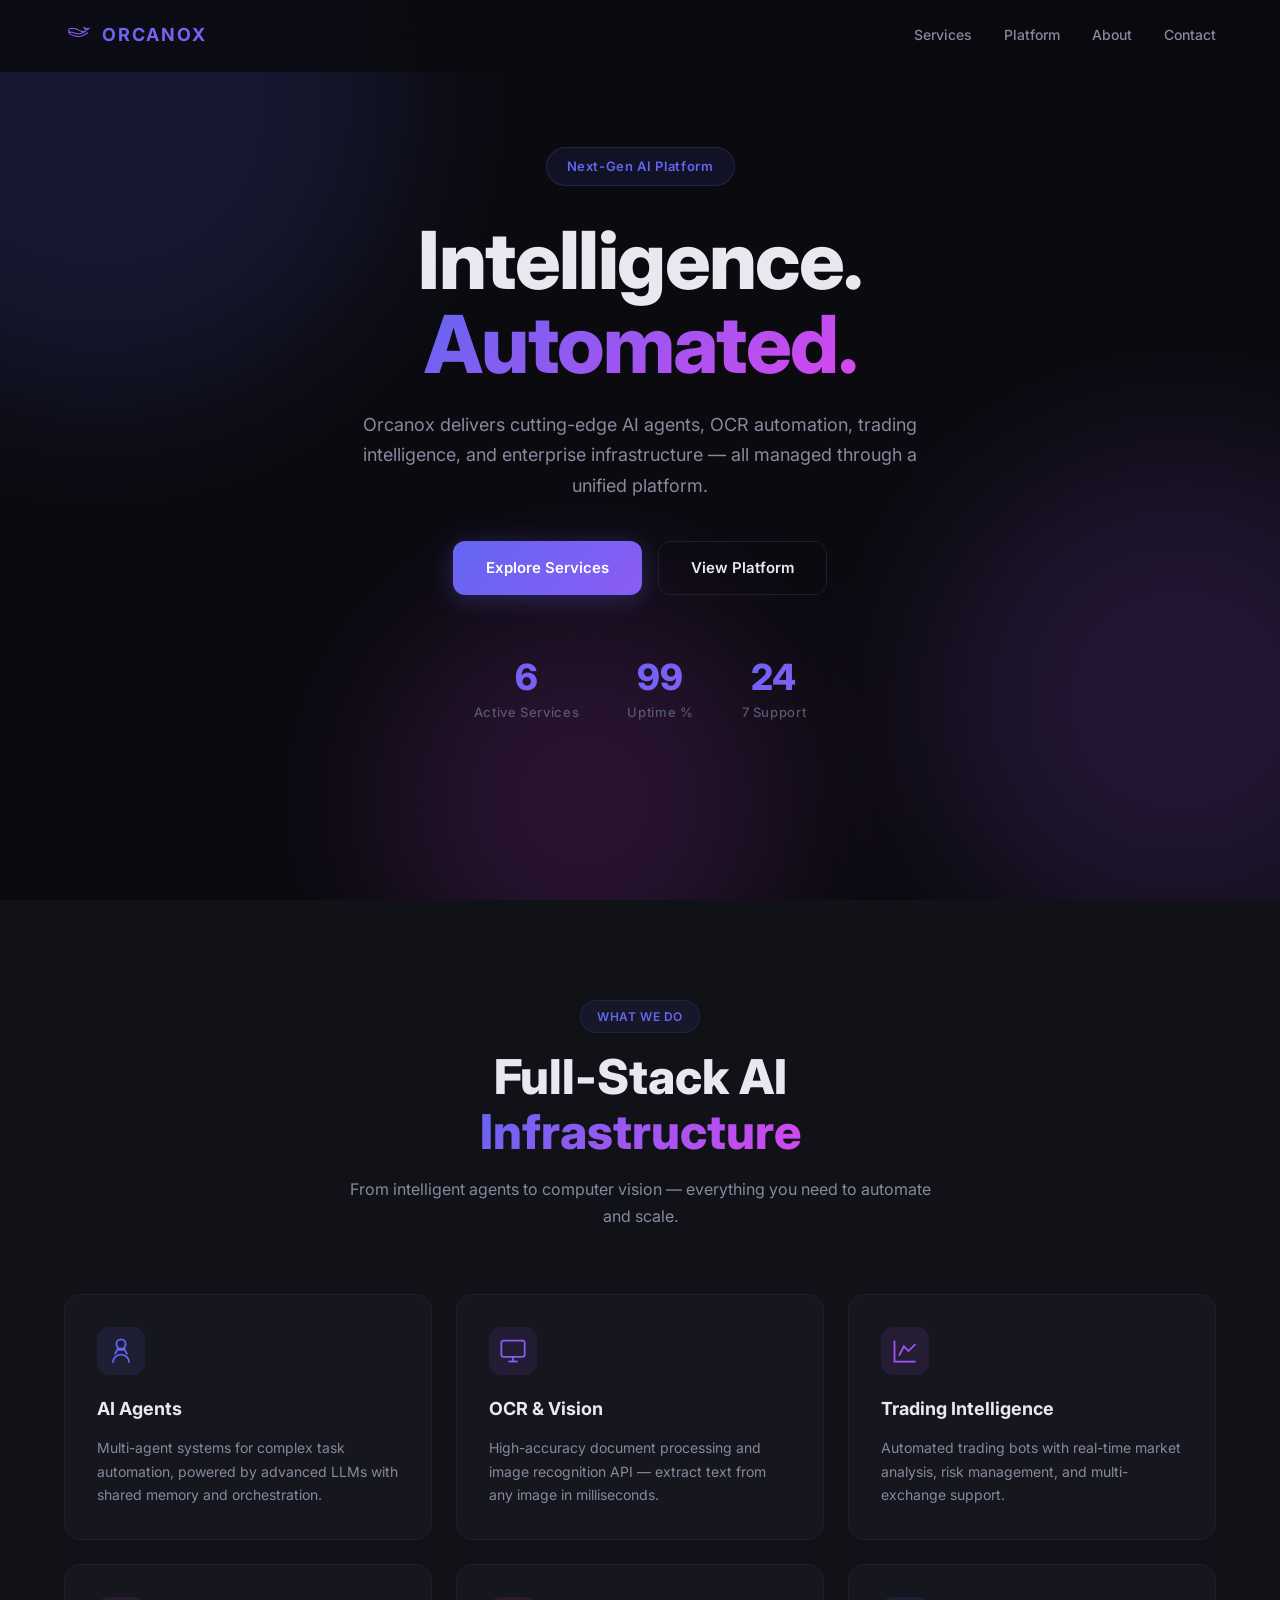
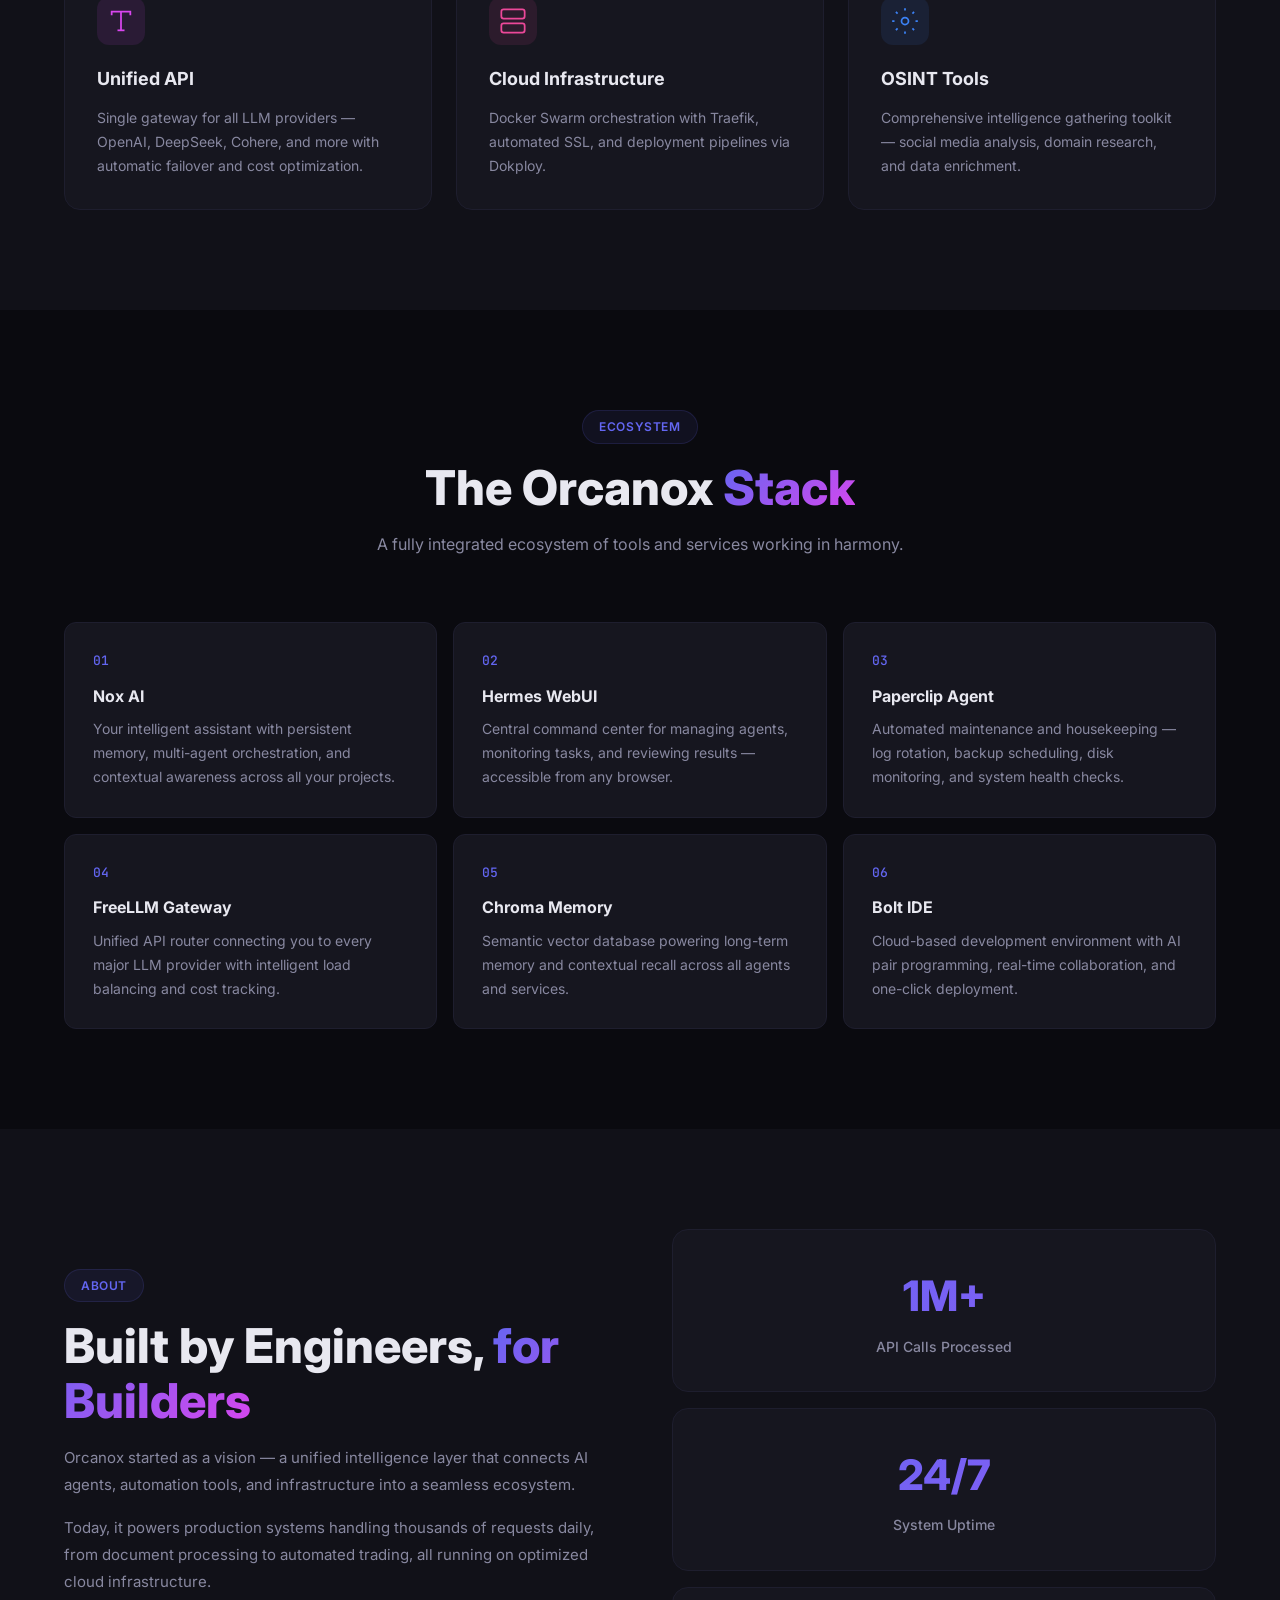
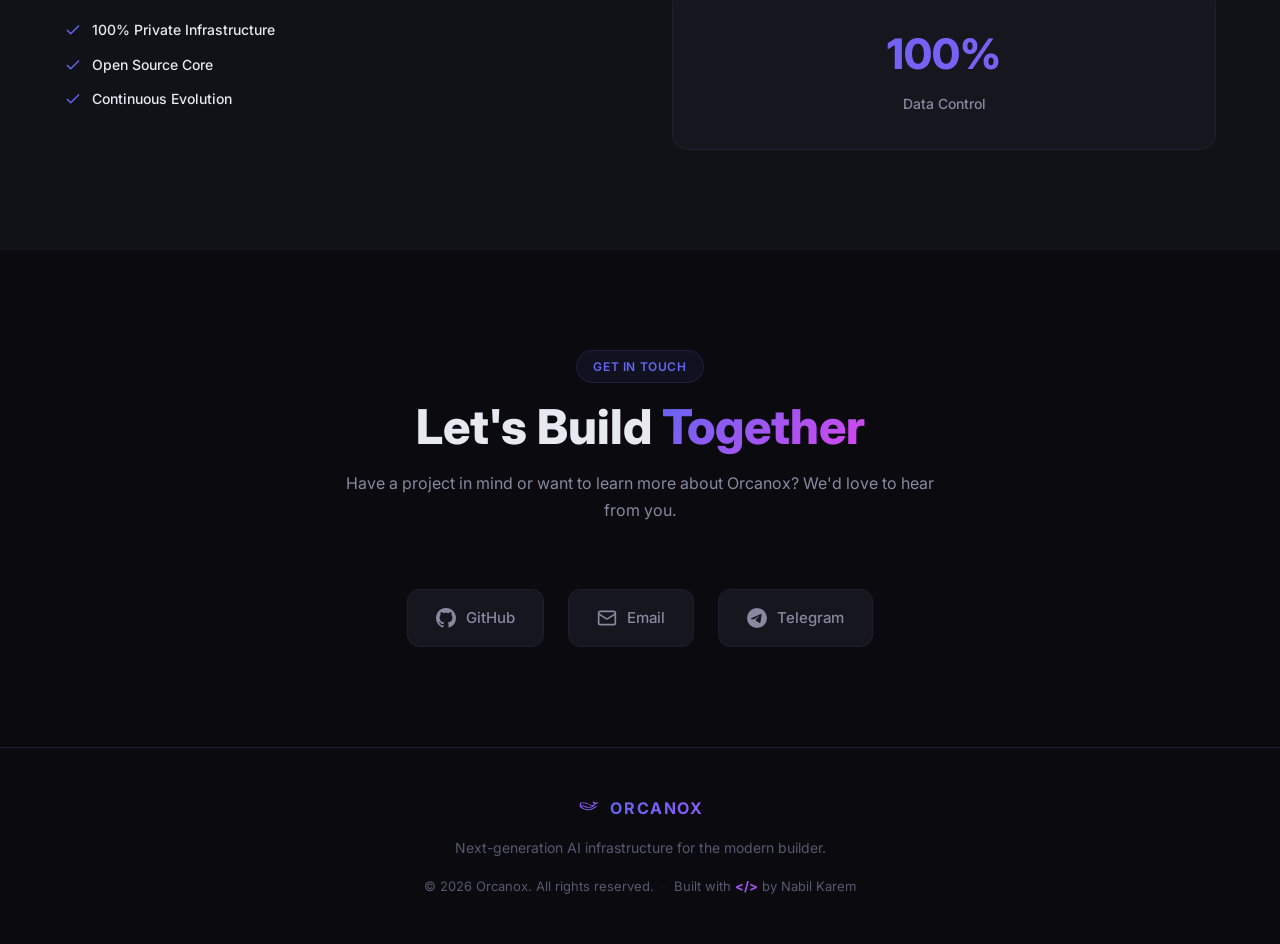
==== html/index.html @ b44bc643 "Restructure: use nginx image directly with volumes, move files to html/" ====
<!DOCTYPE html>
<html lang="en">
<head>
  <meta charset="UTF-8">
  <meta name="viewport" content="width=device-width, initial-scale=1.0">
  <meta name="description" content="Orcanox - Next-Generation AI & Automation Platform">
  
  <!-- Google Site Verification - Replace with actual key -->
  <meta name="google-site-verification" content="YOUR_GOOGLE_VERIFICATION_KEY" />
  
  <title>Orcanox — AI. Automation. Intelligence.</title>
  
  <link rel="preconnect" href="https://fonts.googleapis.com">
  <link rel="preconnect" href="https://fonts.gstatic.com" crossorigin>
  <link href="https://fonts.googleapis.com/css2?family=Inter:wght@300;400;500;600;700;800&family=JetBrains+Mono:wght@400;500&display=swap" rel="stylesheet">
  <link rel="stylesheet" href="css/style.css">
  <link rel="icon" type="image/svg+xml" href="favicon.svg">
</head>
<body>
  <!-- Navigation -->
  <nav class="navbar" id="navbar">
    <div class="container nav-container">
      <a href="/" class="logo">
        <svg viewBox="0 0 559 446" class="logo-icon" aria-hidden="true">
          <path fill="currentColor" d="M390 56v12c.1 2.3.5 4 1 6a73 73 0 0 0 12 24c2 2.3 5.7 4 7 7 4 3.4 9.6 6.8 14 9 1.7.6 5.7 1.1 7 2 1.9 1.3 2.9 2.3 0 4v1c-.6 1.8-1.9 3.5-3 5q-3 4-7 7c-4.3 3.2-9.5 6.8-15 7h-1q-2 1.6-5 2h-4c-5.2.7-12.9 2.2-18 0h-6c-1.6 0-3-.8-4-1h-3a17 17 0 0 1-6-2h-1c-2.5-.1-4-1.2-6-2l-4-1c-8.4-2-20.3-6.6-27-12h-1c-4.6-1-9.5-4.3-13.7-6.3s-10.5-3-13.3-6.7h-1c-4-1-8.9-3.5-12-6h-1c-6.8-1.6-13.6-6-20-9-6.5-2.8-14.6-5.7-20-10h-1c-7-1.2-15.4-4-22-6h-97c-5.3 4.3-13.7 4.3-18.7 10.3S90.8 101 88 108c-.4 1.5-.8 2.3-1 4-.2 1.6-.8 4-1 5v51c.2 1.2.8 3.2 1 5 .2 2 .5 3.2 1 5a79 79 0 0 0 6 12c.8.7 1.4 2.2 2 3 1.8 2 4.9 3.4 6 6 9.5 8.3 23.5 10.3 33 18h1c5.1 1.2 12 4.8 16 8h1c4 1 8.9 3.5 12 6h1q4.6 1.2 8 4h1c2 .1 2.6 1.3 4 2 1.6.8 2.7.7 4 2h1q2.5.3 4 2h1c3 .7 6.7 2 9 4h1c4.7.8 13.4 3.1 17 6h1c2.5.1 4 1.3 6 2 1.8.4 3 .8 5 1q3 .4 5 1c1.6-.2 2 0 3 1h1q2.5-.5 4 1h1q2.5-.5 4 1h1c2.2-.2 4.5-.3 6 1h1q4-.4 7 1h45c1.2-.2 3.1-1 5-1h6c1.5-.6 2.9-1.3 5-1h1q1.5-1.4 4-1h1q1.5-1.4 4-1h1c2.4-1.3 5-1.6 8-2l5-1c2-.7 3.6-1.6 6-2 4-.7 7.2-1.7 11-3 2.3-1 4.2-2.5 7-3h1q1.5-1.7 4-2h1c1.9-1.5 3.9-2 6-3q2.9-1.6 6-3a95 95 0 0 0 11-5c4.4-2.8 8.9-6 14-8 0 0 .6.2 1 0 1.8-2.8 7-4.8 10-6 0 0 .6.2 1 0 1.5-2.4 5.3-4 8-5 0 0 .6.2 1 0 1.5-2.4 5.3-4 8-5 0 0 .6.2 1 0 1.3-2 3.8-3.1 6-4 0 0 .6.2 1 0 2-3 7.7-5.6 11-7l5-2c6.3-3.8 11.8-9.6 18-14v-1c0-1.9-.4-4.2 0-6-1-4.5-3.9-5.5-7-8h-1c-1.2 0-2.8-.2-4 0-8.9 1.7-16.5 11.3-25.2 14.8-8.8 3.4-16.9 10.7-25.8 14.2h-1c-10.9 10.6-29.2 16-42.7 23.3S343.7 234.6 328 235h-1q-1.5 1.4-4 1h-1q-1.5 1.4-4 1h-1c-1.5 1.3-3.9 1.2-6 1h-1c-1.7 1.3-4.6 1.2-7 1-1 .2-2.4 1-4 1h-5c-6.6 0-13.4.4-20 0-1.9-.1-2.7.3-4-1h-8c-2.8-.2-5.7-1.3-8-2h-2q-5.7.4-10-2h-1q-4.5 0-8-2h-1a10 10 0 0 1-6-2h-1c-5.9-.2-12-3.8-17-6l-4-1c-1.7-.5-2.8-.7-4-2h-1q-2.5-.2-4-2h-1q-3.4-.9-6-3h-1c-3.5-.8-7.3-2.9-10-5h-1c-1.7 0-2.2-.7-3-2h-1c-11.6-2.7-23.2-11.5-34.2-15.8-11-4.2-25.9-9.2-29.8-21.2h4c16.2 0 32.8-1 49 0 1.7.1 3 .8 4 1 2.1.4 3.4-.5 5 1h1c3.6.1 8.4 1.8 11 4h1a45 45 0 0 1 18 8h1q4.6 1.2 8 4h1c4.2 1 8.3 3.4 12 5q3.4 1.2 7 2c5.7 1.3 13 2.3 18 5h1c3.7-.2 7 1.1 10 2h9c1.6 0 3 .8 4 1h32c2.2-1.6 6-1 9-1h1a63 63 0 0 1 22-4 22 22 0 0 1 8-2c1.7-1.4 3.7-1.6 6-2a81 81 0 0 0 12-3c2.3-1 4.2-2.5 7-3h1q1.5-1.7 4-2h1c1.9-1.5 3.6-2.2 6-3l3-1c4.1-2.3 8.4-5.2 13-7 0 0 .6.2 1 0 1.5-2.4 6.3-5 9-6 0 0 .6.2 1 0 5.3-8.1 17.6-12.5 24.8-20.2C439.9 144 445 133 452 126v-1a12 12 0 0 1 2-5c2.1-2.2 8.9-1 12-1q2 .2 4 0c1-.2 2.3-1.2 4-1h1q2.1-1.5 5-2h1q2.1-1.9 5-3s.6.2 1 0c9-9.3 18-15.4 23-28 1.1-2.8 3.5-6.4 4-9 .2-1 .2-3 0-4-1.5-6-12.3-2.4-15.7 2.3S484.7 80 479 80h-7c-7.8 4.3-19.3 5.7-23 16a37 37 0 0 0-22-24c-1.5-.5-2.5-.7-4-1-2.1-.5-3.6-.2-5-2h-1a22 22 0 0 1-12-8c-2-2.9-3.4-6.5-6-9h-1c-3.9-.6-6.1 1-8 4m-181 45h1c2.2-.2 4.5-.3 6 1h1q2.5-.5 4 1h1a33 33 0 0 1 17 7h1c4.4 1 8.2 4.1 12 6 2.1 1 4.1 1.5 6 3h1c4 1 8.9 3.5 12 6h1c4 1 8.9 3.5 12 6h1c4 1 8.9 3.5 12 6h1a61 61 0 0 1 21 10h1c3.5.8 7.3 2.9 10 5h1c6.1 1.4 12.3 5 18 7 1.8.4 3 .8 5 1 1.8.2 3.7.8 5 1q2.5-.5 4 1h6c2.5 0 4 .3 6 1h3q-.7 2.1-3 2a46 46 0 0 1-16 7l-10 3c-2 .8-3.4 1.9-6 2h-1c-2.6 2.1-7.5 3-11 3h-1c-3.1 2.5-10.7 3.5-15 3h-1c-1.5 1.3-3.9 1.2-6 1-1 .2-2.4 1-4 1h-11c-3.8.4-8.3.4-12 0h-9c-2.3 0-4.3-.7-6-1h-3c-1.8 0-2.9-.7-4-1-3.5-.8-7-.7-10-2h-1c-4.1-.7-9.8-1.4-13-4h-1q-4-.6-7-3h-1q-2.5-.2-4-2h-1q-3.4-.9-6-3h-1c-7.2-1.7-13.3-5.9-20.2-8.8-7-2.8-16.2-4.3-22.8-7.2h-11c-14 0-28.9.3-42-1-2.3 0-4.8.3-7 0a6 6 0 0 1-5-5c-1.8-4.8-.4-10.4 0-15 0-4.3-.4-8.7 0-13 .2-3.2 2.2-7.3 4-10q2-3 5-5c2.1-2 5.4-2.3 8-3 15.6-3.9 36.3-1 53-1 5.2 0 12-.5 17 0s12.2-1.8 16 1Z"></path>
        </svg>
        <span class="logo-text">ORCANOX</span>
      </a>
      <div class="nav-links">
        <a href="#services" class="nav-link">Services</a>
        <a href="#platform" class="nav-link">Platform</a>
        <a href="#about" class="nav-link">About</a>
        <a href="#contact" class="nav-link">Contact</a>
      </div>
      <button class="mobile-menu-btn" id="mobileMenuBtn" aria-label="Toggle menu">
        <span></span><span></span><span></span>
      </button>
    </div>
  </nav>

  <!-- Hero Section -->
  <section class="hero" id="hero">
    <div class="hero-bg">
      <div class="gradient-orb orb-1"></div>
      <div class="gradient-orb orb-2"></div>
      <div class="gradient-orb orb-3"></div>
    </div>
    <div class="container hero-content">
      <div class="hero-badge">Next-Gen AI Platform</div>
      <h1 class="hero-title">
        Intelligence.<br>
        <span class="gradient-text">Automated.</span>
      </h1>
      <p class="hero-subtitle">
        Orcanox delivers cutting-edge AI agents, OCR automation, trading intelligence, and enterprise infrastructure — all managed through a unified platform.
      </p>
      <div class="hero-actions">
        <a href="#services" class="btn btn-primary">Explore Services</a>
        <a href="#platform" class="btn btn-outline">View Platform</a>
      </div>
      <div class="hero-stats">
        <div class="stat">
          <span class="stat-number" data-target="6">0</span>
          <span class="stat-label">Active Services</span>
        </div>
        <div class="stat">
          <span class="stat-number" data-target="99">0</span>
          <span class="stat-label">Uptime %</span>
        </div>
        <div class="stat">
          <span class="stat-number" data-target="24">0</span>
          <span class="stat-label">7 Support</span>
        </div>
      </div>
    </div>
  </section>

  <!-- Services Section -->
  <section class="services" id="services">
    <div class="container">
      <div class="section-header">
        <span class="section-tag">What We Do</span>
        <h2 class="section-title">Full-Stack AI <span class="gradient-text">Infrastructure</span></h2>
        <p class="section-desc">From intelligent agents to computer vision — everything you need to automate and scale.</p>
      </div>
      <div class="services-grid">
        <div class="service-card" data-delay="0">
          <div class="service-icon agent-icon">
            <svg viewBox="0 0 24 24" fill="none" stroke="currentColor" stroke-width="1.5"><path d="M12 2a4 4 0 014 4c0 2-2 3-2 5h-4c0-2-2-3-2-5a4 4 0 014-4z"/><path d="M7 15c0-2 2-3 2-5h6c0 2 2 3 2 5"/><path d="M5 22a7 7 0 0114 0"/></svg>
          </div>
          <h3>AI Agents</h3>
          <p>Multi-agent systems for complex task automation, powered by advanced LLMs with shared memory and orchestration.</p>
        </div>
        <div class="service-card" data-delay="100">
          <div class="service-icon ocr-icon">
            <svg viewBox="0 0 24 24" fill="none" stroke="currentColor" stroke-width="1.5"><rect x="2" y="3" width="20" height="14" rx="2"/><path d="M8 21h8"/><path d="M12 17v4"/></svg>
          </div>
          <h3>OCR & Vision</h3>
          <p>High-accuracy document processing and image recognition API — extract text from any image in milliseconds.</p>
        </div>
        <div class="service-card" data-delay="200">
          <div class="service-icon trade-icon">
            <svg viewBox="0 0 24 24" fill="none" stroke="currentColor" stroke-width="1.5"><path d="M3 3v18h18"/><path d="M7 16l4-8 4 4 6-6"/></svg>
          </div>
          <h3>Trading Intelligence</h3>
          <p>Automated trading bots with real-time market analysis, risk management, and multi-exchange support.</p>
        </div>
        <div class="service-card" data-delay="300">
          <div class="service-icon api-icon">
            <svg viewBox="0 0 24 24" fill="none" stroke="currentColor" stroke-width="1.5"><path d="M4 7V4h16v3"/><path d="M9 20h6"/><path d="M12 4v16"/></svg>
          </div>
          <h3>Unified API</h3>
          <p>Single gateway for all LLM providers — OpenAI, DeepSeek, Cohere, and more with automatic failover and cost optimization.</p>
        </div>
        <div class="service-card" data-delay="400">
          <div class="service-icon infra-icon">
            <svg viewBox="0 0 24 24" fill="none" stroke="currentColor" stroke-width="1.5"><rect x="2" y="2" width="20" height="8" rx="2"/><rect x="2" y="14" width="20" height="8" rx="2"/><path d="M6 6h.01M6 18h.01"/></svg>
          </div>
          <h3>Cloud Infrastructure</h3>
          <p>Docker Swarm orchestration with Traefik, automated SSL, and deployment pipelines via Dokploy.</p>
        </div>
        <div class="service-card" data-delay="500">
          <div class="service-icon osint-icon">
            <svg viewBox="0 0 24 24" fill="none" stroke="currentColor" stroke-width="1.5"><circle cx="12" cy="12" r="3"/><path d="M12 1v2M12 21v2M4.22 4.22l1.42 1.42M18.36 18.36l1.42 1.42M1 12h2M21 12h2M4.22 19.78l1.42-1.42M18.36 5.64l1.42-1.42"/></svg>
          </div>
          <h3>OSINT Tools</h3>
          <p>Comprehensive intelligence gathering toolkit — social media analysis, domain research, and data enrichment.</p>
        </div>
      </div>
    </div>
  </section>

  <!-- Platform Section -->
  <section class="platform" id="platform">
    <div class="container">
      <div class="section-header">
        <span class="section-tag">Ecosystem</span>
        <h2 class="section-title">The Orcanox <span class="gradient-text">Stack</span></h2>
        <p class="section-desc">A fully integrated ecosystem of tools and services working in harmony.</p>
      </div>
      <div class="platform-grid">
        <div class="platform-card">
          <div class="platform-number">01</div>
          <h4>Nox AI</h4>
          <p>Your intelligent assistant with persistent memory, multi-agent orchestration, and contextual awareness across all your projects.</p>
        </div>
        <div class="platform-card">
          <div class="platform-number">02</div>
          <h4>Hermes WebUI</h4>
          <p>Central command center for managing agents, monitoring tasks, and reviewing results — accessible from any browser.</p>
        </div>
        <div class="platform-card">
          <div class="platform-number">03</div>
          <h4>Paperclip Agent</h4>
          <p>Automated maintenance and housekeeping — log rotation, backup scheduling, disk monitoring, and system health checks.</p>
        </div>
        <div class="platform-card">
          <div class="platform-number">04</div>
          <h4>FreeLLM Gateway</h4>
          <p>Unified API router connecting you to every major LLM provider with intelligent load balancing and cost tracking.</p>
        </div>
        <div class="platform-card">
          <div class="platform-number">05</div>
          <h4>Chroma Memory</h4>
          <p>Semantic vector database powering long-term memory and contextual recall across all agents and services.</p>
        </div>
        <div class="platform-card">
          <div class="platform-number">06</div>
          <h4>Bolt IDE</h4>
          <p>Cloud-based development environment with AI pair programming, real-time collaboration, and one-click deployment.</p>
        </div>
      </div>
    </div>
  </section>

  <!-- About Section -->
  <section class="about" id="about">
    <div class="container">
      <div class="about-content">
        <div class="about-text">
          <span class="section-tag">About</span>
          <h2 class="section-title">Built by Engineers, <span class="gradient-text">for Builders</span></h2>
          <p>Orcanox started as a vision — a unified intelligence layer that connects AI agents, automation tools, and infrastructure into a seamless ecosystem.</p>
          <p>Today, it powers production systems handling thousands of requests daily, from document processing to automated trading, all running on optimized cloud infrastructure.</p>
          <div class="about-features">
            <div class="about-feature">
              <svg viewBox="0 0 24 24" fill="none" stroke="currentColor" stroke-width="2"><path d="M20 6L9 17l-5-5"/></svg>
              <span>100% Private Infrastructure</span>
            </div>
            <div class="about-feature">
              <svg viewBox="0 0 24 24" fill="none" stroke="currentColor" stroke-width="2"><path d="M20 6L9 17l-5-5"/></svg>
              <span>Open Source Core</span>
            </div>
            <div class="about-feature">
              <svg viewBox="0 0 24 24" fill="none" stroke="currentColor" stroke-width="2"><path d="M20 6L9 17l-5-5"/></svg>
              <span>Continuous Evolution</span>
            </div>
          </div>
        </div>
        <div class="about-stats">
          <div class="about-stat-card">
            <span class="about-stat-number">1M+</span>
            <span class="about-stat-label">API Calls Processed</span>
          </div>
          <div class="about-stat-card">
            <span class="about-stat-number">24/7</span>
            <span class="about-stat-label">System Uptime</span>
          </div>
          <div class="about-stat-card">
            <span class="about-stat-number">100%</span>
            <span class="about-stat-label">Data Control</span>
          </div>
        </div>
      </div>
    </div>
  </section>

  <!-- Contact Section -->
  <section class="contact" id="contact">
    <div class="container">
      <div class="section-header">
        <span class="section-tag">Get In Touch</span>
        <h2 class="section-title">Let's Build <span class="gradient-text">Together</span></h2>
        <p class="section-desc">Have a project in mind or want to learn more about Orcanox? We'd love to hear from you.</p>
      </div>
      <div class="contact-links">
        <a href="https://github.com/Nabilkarem911" target="_blank" rel="noopener" class="contact-link">
          <svg viewBox="0 0 24 24" fill="currentColor"><path d="M12 0C5.37 0 0 5.37 0 12c0 5.31 3.435 9.795 8.205 11.385.6.105.825-.255.825-.57 0-.285-.015-1.23-.015-2.235-3.015.555-3.795-.735-4.035-1.41-.135-.345-.72-1.41-1.23-1.695-.42-.225-1.02-.78-.015-.795.945-.015 1.62.87 1.845 1.23 1.08 1.815 2.805 1.305 3.495.99.105-.78.42-1.305.765-1.605-2.67-.3-5.46-1.335-5.46-5.925 0-1.305.465-2.385 1.23-3.225-.12-.3-.54-1.53.12-3.18 0 0 1.005-.315 3.3 1.23.96-.27 1.98-.405 3-.405s2.04.135 3 .405c2.295-1.56 3.3-1.23 3.3-1.23.66 1.65.24 2.88.12 3.18.765.84 1.23 1.905 1.23 3.225 0 4.605-2.805 5.625-5.475 5.925.435.375.81 1.095.81 2.22 0 1.605-.015 2.895-.015 3.3 0 .315.225.69.825.57A12.02 12.02 0 0024 12c0-6.63-5.37-12-12-12z"/></svg>
          <span>GitHub</span>
        </a>
        <a href="mailto:nabilkarem@gmail.com" class="contact-link">
          <svg viewBox="0 0 24 24" fill="none" stroke="currentColor" stroke-width="2"><rect x="2" y="4" width="20" height="16" rx="2"/><path d="m22 7-8.97 5.7a1.94 1.94 0 0 1-2.06 0L2 7"/></svg>
          <span>Email</span>
        </a>
        <a href="https://t.me/NabilKarem" target="_blank" rel="noopener" class="contact-link">
          <svg viewBox="0 0 24 24" fill="currentColor"><path d="M11.944 0A12 12 0 0 0 0 12a12 12 0 0 0 12 12 12 12 0 0 0 12-12A12 12 0 0 0 12 0a12 12 0 0 0-.056 0zm4.962 7.224c.1-.002.321.023.465.14a.506.506 0 0 1 .171.325c.016.093.036.306.02.472-.18 1.898-.962 6.502-1.36 8.627-.168.9-.499 1.201-.82 1.23-.696.065-1.225-.46-1.9-.902-1.056-.693-1.653-1.124-2.678-1.8-1.185-.78-.417-1.21.258-1.91.177-.184 3.247-2.977 3.307-3.23.007-.032.014-.15-.056-.212s-.174-.041-.249-.024c-.106.024-1.793 1.14-5.061 3.345-.48.33-.913.49-1.302.48-.428-.008-1.252-.241-1.865-.44-.752-.245-1.349-.374-1.297-.789.027-.216.325-.437.893-.663 3.498-1.524 5.83-2.529 6.998-3.014 3.332-1.386 4.025-1.627 4.476-1.635z"/></svg>
          <span>Telegram</span>
        </a>
      </div>
    </div>
  </section>

  <!-- Footer -->
  <footer class="footer">
    <div class="container">
      <div class="footer-content">
        <div class="footer-brand">
          <svg viewBox="0 0 559 446" class="footer-logo-icon" aria-hidden="true">
            <path fill="currentColor" d="M390 56v12c.1 2.3.5 4 1 6a73 73 0 0 0 12 24c2 2.3 5.7 4 7 7 4 3.4 9.6 6.8 14 9 1.7.6 5.7 1.1 7 2 1.9 1.3 2.9 2.3 0 4v1c-.6 1.8-1.9 3.5-3 5q-3 4-7 7c-4.3 3.2-9.5 6.8-15 7h-1q-2 1.6-5 2h-4c-5.2.7-12.9 2.2-18 0h-6c-1.6 0-3-.8-4-1h-3a17 17 0 0 1-6-2h-1c-2.5-.1-4-1.2-6-2l-4-1c-8.4-2-20.3-6.6-27-12h-1c-4.6-1-9.5-4.3-13.7-6.3s-10.5-3-13.3-6.7h-1c-4-1-8.9-3.5-12-6h-1c-6.8-1.6-13.6-6-20-9-6.5-2.8-14.6-5.7-20-10h-1c-7-1.2-15.4-4-22-6h-97c-5.3 4.3-13.7 4.3-18.7 10.3S90.8 101 88 108c-.4 1.5-.8 2.3-1 4-.2 1.6-.8 4-1 5v51c.2 1.2.8 3.2 1 5 .2 2 .5 3.2 1 5a79 79 0 0 0 6 12c.8.7 1.4 2.2 2 3 1.8 2 4.9 3.4 6 6 9.5 8.3 23.5 10.3 33 18h1c5.1 1.2 12 4.8 16 8h1c4 1 8.9 3.5 12 6h1q4.6 1.2 8 4h1c2 .1 2.6 1.3 4 2 1.6.8 2.7.7 4 2h1q2.5.3 4 2h1c3 .7 6.7 2 9 4h1c4.7.8 13.4 3.1 17 6h1c2.5.1 4 1.3 6 2 1.8.4 3 .8 5 1q3 .4 5 1c1.6-.2 2 0 3 1h1q2.5-.5 4 1h1q2.5-.5 4 1h1c2.2-.2 4.5-.3 6 1h1q4-.4 7 1h45c1.2-.2 3.1-1 5-1h6c1.5-.6 2.9-1.3 5-1h1q1.5-1.4 4-1h1q1.5-1.4 4-1h1c2.4-1.3 5-1.6 8-2l5-1c2-.7 3.6-1.6 6-2 4-.7 7.2-1.7 11-3 2.3-1 4.2-2.5 7-3h1q1.5-1.7 4-2h1c1.9-1.5 3.9-2 6-3q2.9-1.6 6-3a95 95 0 0 0 11-5c4.4-2.8 8.9-6 14-8 0 0 .6.2 1 0 1.8-2.8 7-4.8 10-6 0 0 .6.2 1 0 1.5-2.4 5.3-4 8-5 0 0 .6.2 1 0 1.5-2.4 5.3-4 8-5 0 0 .6.2 1 0 1.3-2 3.8-3.1 6-4 0 0 .6.2 1 0 2-3 7.7-5.6 11-7l5-2c6.3-3.8 11.8-9.6 18-14v-1c0-1.9-.4-4.2 0-6-1-4.5-3.9-5.5-7-8h-1c-1.2 0-2.8-.2-4 0-8.9 1.7-16.5 11.3-25.2 14.8-8.8 3.4-16.9 10.7-25.8 14.2h-1c-10.9 10.6-29.2 16-42.7 23.3S343.7 234.6 328 235h-1q-1.5 1.4-4 1h-1q-1.5 1.4-4 1h-1c-1.5 1.3-3.9 1.2-6 1h-1c-1.7 1.3-4.6 1.2-7 1-1 .2-2.4 1-4 1h-5c-6.6 0-13.4.4-20 0-1.9-.1-2.7.3-4-1h-8c-2.8-.2-5.7-1.3-8-2h-2q-5.7.4-10-2h-1q-4.5 0-8-2h-1a10 10 0 0 1-6-2h-1c-5.9-.2-12-3.8-17-6l-4-1c-1.7-.5-2.8-.7-4-2h-1q-2.5-.2-4-2h-1q-3.4-.9-6-3h-1c-3.5-.8-7.3-2.9-10-5h-1c-1.7 0-2.2-.7-3-2h-1c-11.6-2.7-23.2-11.5-34.2-15.8-11-4.2-25.9-9.2-29.8-21.2h4c16.2 0 32.8-1 49 0 1.7.1 3 .8 4 1 2.1.4 3.4-.5 5 1h1c3.6.1 8.4 1.8 11 4h1a45 45 0 0 1 18 8h1q4.6 1.2 8 4h1c4.2 1 8.3 3.4 12 5q3.4 1.2 7 2c5.7 1.3 13 2.3 18 5h1c3.7-.2 7 1.1 10 2h9c1.6 0 3 .8 4 1h32c2.2-1.6 6-1 9-1h1a63 63 0 0 1 22-4 22 22 0 0 1 8-2c1.7-1.4 3.7-1.6 6-2a81 81 0 0 0 12-3c2.3-1 4.2-2.5 7-3h1q1.5-1.7 4-2h1c1.9-1.5 3.6-2.2 6-3l3-1c4.1-2.3 8.4-5.2 13-7 0 0 .6.2 1 0 1.5-2.4 6.3-5 9-6 0 0 .6.2 1 0 5.3-8.1 17.6-12.5 24.8-20.2C439.9 144 445 133 452 126v-1a12 12 0 0 1 2-5c2.1-2.2 8.9-1 12-1q2 .2 4 0c1-.2 2.3-1.2 4-1h1q2.1-1.5 5-2h1q2.1-1.9 5-3s.6.2 1 0c9-9.3 18-15.4 23-28 1.1-2.8 3.5-6.4 4-9 .2-1 .2-3 0-4-1.5-6-12.3-2.4-15.7 2.3S484.7 80 479 80h-7c-7.8 4.3-19.3 5.7-23 16a37 37 0 0 0-22-24c-1.5-.5-2.5-.7-4-1-2.1-.5-3.6-.2-5-2h-1a22 22 0 0 1-12-8c-2-2.9-3.4-6.5-6-9h-1c-3.9-.6-6.1 1-8 4m-181 45h1c2.2-.2 4.5-.3 6 1h1q2.5-.5 4 1h1a33 33 0 0 1 17 7h1c4.4 1 8.2 4.1 12 6 2.1 1 4.1 1.5 6 3h1c4 1 8.9 3.5 12 6h11l12 6h1c4 1 8.9 3.5 12 6h1a61 61 0 0 1 21 10h1c3.5.8 7.3 2.9 10 5h1c6.1 1.4 12.3 5 18 7 1.8.4 3 .8 5 1 1.8.2 3.7.8 5 1q2.5-.5 4 1h6c2.5 0 4 .3 6 1h3q-.7 2.1-3 2a46 46 0 0 1-16 7l-10 3c-2 .8-3.4 1.9-6 2h-1c-2.6 2.1-7.5 3-11 3h-1c-3.1 2.5-10.7 3.5-15 3h-1c-1.5 1.3-3.9 1.2-6 1-1 .2-2.4 1-4 1h-11c-3.8.4-8.3.4-12 0h-9c-2.3 0-4.3-.7-6-1h-3c-1.8 0-2.9-.7-4-1-3.5-.8-7-.7-10-2h-1c-4.1-.7-9.8-1.4-13-4h-1q-4-.6-7-3h-1q-2.5-.2-4-2h-1q-3.4-.9-6-3h-1c-7.2-1.7-13.3-5.9-20.2-8.8-7-2.8-16.2-4.3-22.8-7.2h-11c-14 0-28.9.3-42-1-2.3 0-4.8.3-7 0a6 6 0 0 1-5-5c-1.8-4.8-.4-10.4 0-15 0-4.3-.4-8.7 0-13 .2-3.2 2.2-7.3 4-10q2-3 5-5c2.1-2 5.4-2.3 8-3 15.6-3.9 36.3-1 53-1 5.2 0 12-.5 17 0s12.2-1.8 16 1Z"></path>
          </svg>
          <span class="footer-logo-text">ORCANOX</span>
        </div>
        <p class="footer-tagline">Next-generation AI infrastructure for the modern builder.</p>
        <div class="footer-bottom">
          <span>&copy; <span id="year"></span> Orcanox. All rights reserved.</span>
          <span class="footer-sep">·</span>
          <span>Built with <span class="heart">&lt;/&gt;</span> by Nabil Karem</span>
        </div>
      </div>
    </div>
  </footer>

  <script src="js/main.js"></script>
</body>
</html>
---- html/css/style.css ----
/* ============================================
   Orcanox — Main Stylesheet
   ============================================ */

:root {
  --bg-primary: #0a0a0f;
  --bg-secondary: #111118;
  --bg-card: #16161f;
  --bg-card-hover: #1c1c2a;
  --border-color: #1e1e2e;
  --border-hover: #2a2a3e;
  --text-primary: #e8e8f0;
  --text-secondary: #8888a0;
  --text-muted: #585870;
  --accent-1: #6366f1;
  --accent-2: #8b5cf6;
  --accent-3: #a855f7;
  --accent-4: #d946ef;
  --gradient-1: linear-gradient(135deg, #6366f1, #8b5cf6);
  --gradient-2: linear-gradient(135deg, #8b5cf6, #a855f7);
  --gradient-3: linear-gradient(135deg, #6366f1, #d946ef);
  --gradient-hero: linear-gradient(135deg, #6366f1 0%, #8b5cf6 25%, #a855f7 50%, #d946ef 100%);
  --font-sans: 'Inter', -apple-system, BlinkMacSystemFont, 'Segoe UI', sans-serif;
  --font-mono: 'JetBrains Mono', monospace;
  --max-width: 1200px;
  --nav-height: 72px;
}

/* Reset */
*, *::before, *::after {
  margin: 0;
  padding: 0;
  box-sizing: border-box;
}

html {
  scroll-behavior: smooth;
  scroll-padding-top: var(--nav-height);
}

body {
  font-family: var(--font-sans);
  background: var(--bg-primary);
  color: var(--text-primary);
  line-height: 1.6;
  -webkit-font-smoothing: antialiased;
  overflow-x: hidden;
}

.container {
  max-width: var(--max-width);
  margin: 0 auto;
  padding: 0 24px;
}

a {
  color: inherit;
  text-decoration: none;
}

/* ============================================
   Navigation
   ============================================ */

.navbar {
  position: fixed;
  top: 0;
  left: 0;
  right: 0;
  height: var(--nav-height);
  z-index: 1000;
  background: rgba(10, 10, 15, 0.8);
  backdrop-filter: blur(20px);
  -webkit-backdrop-filter: blur(20px);
  border-bottom: 1px solid transparent;
  transition: border-color 0.3s ease;
}

.navbar.scrolled {
  border-color: var(--border-color);
}

.nav-container {
  display: flex;
  align-items: center;
  justify-content: space-between;
  height: 100%;
}

.logo {
  display: flex;
  align-items: center;
  gap: 10px;
  font-weight: 700;
  font-size: 18px;
  letter-spacing: 0.1em;
}

.logo-icon {
  width: 28px;
  height: auto;
  color: var(--accent-2);
}

.logo-text {
  background: var(--gradient-1);
  -webkit-background-clip: text;
  -webkit-text-fill-color: transparent;
  background-clip: text;
}

.nav-links {
  display: flex;
  align-items: center;
  gap: 32px;
}

.nav-link {
  font-size: 14px;
  font-weight: 500;
  color: var(--text-secondary);
  transition: color 0.2s ease;
  position: relative;
}

.nav-link::after {
  content: '';
  position: absolute;
  bottom: -4px;
  left: 0;
  width: 0;
  height: 2px;
  background: var(--gradient-1);
  transition: width 0.3s ease;
}

.nav-link:hover {
  color: var(--text-primary);
}

.nav-link:hover::after {
  width: 100%;
}

.mobile-menu-btn {
  display: none;
  flex-direction: column;
  gap: 5px;
  background: none;
  border: none;
  cursor: pointer;
  padding: 4px;
}

.mobile-menu-btn span {
  width: 24px;
  height: 2px;
  background: var(--text-primary);
  border-radius: 2px;
  transition: all 0.3s ease;
}

.mobile-menu-btn.active span:nth-child(1) {
  transform: rotate(45deg) translate(5px, 5px);
}

.mobile-menu-btn.active span:nth-child(2) {
  opacity: 0;
}

.mobile-menu-btn.active span:nth-child(3) {
  transform: rotate(-45deg) translate(5px, -5px);
}

/* ============================================
   Hero Section
   ============================================ */

.hero {
  position: relative;
  min-height: 100vh;
  display: flex;
  align-items: center;
  overflow: hidden;
  padding-top: var(--nav-height);
}

.hero-bg {
  position: absolute;
  inset: 0;
  overflow: hidden;
}

.gradient-orb {
  position: absolute;
  border-radius: 50%;
  filter: blur(80px);
  opacity: 0.15;
  animation: orbFloat 20s ease-in-out infinite;
}

.orb-1 {
  width: 600px;
  height: 600px;
  background: var(--accent-1);
  top: -200px;
  left: -200px;
  animation-delay: 0s;
}

.orb-2 {
  width: 500px;
  height: 500px;
  background: var(--accent-3);
  top: 50%;
  right: -150px;
  animation-delay: -5s;
}

.orb-3 {
  width: 400px;
  height: 400px;
  background: var(--accent-4);
  bottom: -100px;
  left: 30%;
  animation-delay: -10s;
}

@keyframes orbFloat {
  0%, 100% { transform: translate(0, 0) scale(1); }
  25% { transform: translate(50px, -50px) scale(1.1); }
  50% { transform: translate(-30px, 30px) scale(0.95); }
  75% { transform: translate(30px, 50px) scale(1.05); }
}

.hero-content {
  position: relative;
  z-index: 1;
  text-align: center;
  max-width: 800px;
  margin: 0 auto;
}

.hero-badge {
  display: inline-block;
  padding: 8px 20px;
  border-radius: 100px;
  font-size: 13px;
  font-weight: 600;
  background: rgba(99, 102, 241, 0.1);
  border: 1px solid rgba(99, 102, 241, 0.2);
  color: var(--accent-1);
  margin-bottom: 32px;
  letter-spacing: 0.05em;
}

.hero-title {
  font-size: clamp(48px, 8vw, 80px);
  font-weight: 800;
  line-height: 1.05;
  margin-bottom: 24px;
  letter-spacing: -0.02em;
}

.gradient-text {
  background: var(--gradient-3);
  -webkit-background-clip: text;
  -webkit-text-fill-color: transparent;
  background-clip: text;
}

.hero-subtitle {
  font-size: 18px;
  color: var(--text-secondary);
  max-width: 600px;
  margin: 0 auto 40px;
  line-height: 1.7;
}

.hero-actions {
  display: flex;
  gap: 16px;
  justify-content: center;
  flex-wrap: wrap;
  margin-bottom: 64px;
}

.btn {
  display: inline-flex;
  align-items: center;
  gap: 8px;
  padding: 14px 32px;
  border-radius: 12px;
  font-size: 15px;
  font-weight: 600;
  cursor: pointer;
  transition: all 0.3s ease;
  border: 1px solid transparent;
}

.btn-primary {
  background: var(--gradient-1);
  color: white;
  box-shadow: 0 4px 24px rgba(99, 102, 241, 0.3);
}

.btn-primary:hover {
  transform: translateY(-2px);
  box-shadow: 0 8px 32px rgba(99, 102, 241, 0.4);
}

.btn-outline {
  background: transparent;
  border-color: var(--border-color);
  color: var(--text-primary);
}

.btn-outline:hover {
  border-color: var(--accent-1);
  background: rgba(99, 102, 241, 0.05);
}

.hero-stats {
  display: flex;
  justify-content: center;
  gap: 48px;
}

.stat {
  text-align: center;
}

.stat-number {
  display: block;
  font-size: 36px;
  font-weight: 800;
  background: var(--gradient-1);
  -webkit-background-clip: text;
  -webkit-text-fill-color: transparent;
  background-clip: text;
  line-height: 1;
  margin-bottom: 4px;
}

.stat-label {
  font-size: 13px;
  color: var(--text-muted);
  font-weight: 500;
  letter-spacing: 0.05em;
}

/* ============================================
   Section Common
   ============================================ */

section {
  padding: 100px 0;
}

.section-header {
  text-align: center;
  max-width: 600px;
  margin: 0 auto 64px;
}

.section-tag {
  display: inline-block;
  padding: 6px 16px;
  border-radius: 100px;
  font-size: 12px;
  font-weight: 600;
  background: rgba(99, 102, 241, 0.08);
  border: 1px solid rgba(99, 102, 241, 0.15);
  color: var(--accent-1);
  margin-bottom: 16px;
  letter-spacing: 0.05em;
  text-transform: uppercase;
}

.section-title {
  font-size: clamp(32px, 5vw, 48px);
  font-weight: 800;
  line-height: 1.15;
  margin-bottom: 16px;
}

.section-desc {
  font-size: 16px;
  color: var(--text-secondary);
  line-height: 1.7;
}

/* ============================================
   Services Section
   ============================================ */

.services {
  background: var(--bg-secondary);
}

.services-grid {
  display: grid;
  grid-template-columns: repeat(auto-fit, minmax(320px, 1fr));
  gap: 24px;
}

.service-card {
  background: var(--bg-card);
  border: 1px solid var(--border-color);
  border-radius: 16px;
  padding: 32px;
  transition: all 0.3s ease;
  animation: fadeInUp 0.6s ease forwards;
  opacity: 0;
}

.service-card:hover {
  border-color: var(--border-hover);
  background: var(--bg-card-hover);
  transform: translateY(-4px);
  box-shadow: 0 12px 40px rgba(0, 0, 0, 0.3);
}

@keyframes fadeInUp {
  from {
    opacity: 0;
    transform: translateY(20px);
  }
  to {
    opacity: 1;
    transform: translateY(0);
  }
}

.service-icon {
  width: 48px;
  height: 48px;
  border-radius: 12px;
  display: flex;
  align-items: center;
  justify-content: center;
  margin-bottom: 20px;
  padding: 10px;
}

.service-icon svg {
  width: 100%;
  height: 100%;
}

.services .service-card:nth-child(1) .service-icon { background: rgba(99, 102, 241, 0.1); color: #6366f1; }
.services .service-card:nth-child(2) .service-icon { background: rgba(139, 92, 246, 0.1); color: #8b5cf6; }
.services .service-card:nth-child(3) .service-icon { background: rgba(168, 85, 247, 0.1); color: #a855f7; }
.services .service-card:nth-child(4) .service-icon { background: rgba(217, 70, 239, 0.1); color: #d946ef; }
.services .service-card:nth-child(5) .service-icon { background: rgba(236, 72, 153, 0.1); color: #ec4899; }
.services .service-card:nth-child(6) .service-icon { background: rgba(59, 130, 246, 0.1); color: #3b82f6; }

.service-card h3 {
  font-size: 18px;
  font-weight: 700;
  margin-bottom: 12px;
}

.service-card p {
  font-size: 14px;
  color: var(--text-secondary);
  line-height: 1.7;
}

/* ============================================
   Platform Section
   ============================================ */

.platform-grid {
  display: grid;
  grid-template-columns: repeat(auto-fit, minmax(340px, 1fr));
  gap: 16px;
}

.platform-card {
  background: var(--bg-card);
  border: 1px solid var(--border-color);
  border-radius: 12px;
  padding: 28px;
  transition: all 0.3s ease;
}

.platform-card:hover {
  border-color: var(--accent-1);
  background: var(--bg-card-hover);
}

.platform-number {
  font-family: var(--font-mono);
  font-size: 13px;
  font-weight: 500;
  color: var(--accent-1);
  margin-bottom: 12px;
}

.platform-card h4 {
  font-size: 16px;
  font-weight: 700;
  margin-bottom: 8px;
}

.platform-card p {
  font-size: 14px;
  color: var(--text-secondary);
  line-height: 1.7;
}

/* ============================================
   About Section
   ============================================ */

.about {
  background: var(--bg-secondary);
}

.about-content {
  display: grid;
  grid-template-columns: 1fr 1fr;
  gap: 64px;
  align-items: center;
}

.about-text p {
  font-size: 15px;
  color: var(--text-secondary);
  line-height: 1.8;
  margin-bottom: 16px;
}

.about-features {
  margin-top: 24px;
  display: flex;
  flex-direction: column;
  gap: 12px;
}

.about-feature {
  display: flex;
  align-items: center;
  gap: 10px;
  font-size: 14px;
  font-weight: 500;
  color: var(--text-primary);
}

.about-feature svg {
  width: 18px;
  height: 18px;
  color: var(--accent-1);
  flex-shrink: 0;
}

.about-stats {
  display: grid;
  grid-template-columns: 1fr;
  gap: 16px;
}

.about-stat-card {
  background: var(--bg-card);
  border: 1px solid var(--border-color);
  border-radius: 16px;
  padding: 32px;
  text-align: center;
}

.about-stat-number {
  display: block;
  font-size: 42px;
  font-weight: 800;
  background: var(--gradient-1);
  -webkit-background-clip: text;
  -webkit-text-fill-color: transparent;
  background-clip: text;
  margin-bottom: 4px;
}

.about-stat-label {
  font-size: 14px;
  color: var(--text-secondary);
  font-weight: 500;
}

/* ============================================
   Contact Section
   ============================================ */

.contact-links {
  display: flex;
  justify-content: center;
  gap: 24px;
  flex-wrap: wrap;
}

.contact-link {
  display: flex;
  align-items: center;
  gap: 10px;
  padding: 16px 28px;
  border-radius: 12px;
  border: 1px solid var(--border-color);
  color: var(--text-secondary);
  font-size: 15px;
  font-weight: 500;
  transition: all 0.3s ease;
  background: var(--bg-card);
}

.contact-link svg {
  width: 20px;
  height: 20px;
}

.contact-link:hover {
  border-color: var(--accent-1);
  color: var(--text-primary);
  background: var(--bg-card-hover);
  transform: translateY(-2px);
}

/* ============================================
   Footer
   ============================================ */

.footer {
  border-top: 1px solid var(--border-color);
  padding: 48px 0;
  text-align: center;
}

.footer-content {
  display: flex;
  flex-direction: column;
  align-items: center;
  gap: 16px;
}

.footer-brand {
  display: flex;
  align-items: center;
  gap: 10px;
}

.footer-logo-icon {
  width: 24px;
  height: auto;
  color: var(--accent-2);
}

.footer-logo-text {
  font-weight: 700;
  font-size: 16px;
  letter-spacing: 0.1em;
  background: var(--gradient-1);
  -webkit-background-clip: text;
  -webkit-text-fill-color: transparent;
  background-clip: text;
}

.footer-tagline {
  font-size: 14px;
  color: var(--text-muted);
}

.footer-bottom {
  display: flex;
  align-items: center;
  gap: 8px;
  font-size: 13px;
  color: var(--text-muted);
}

.footer-sep {
  color: var(--border-color);
}

.heart {
  color: var(--accent-3);
  font-weight: 700;
}

/* ============================================
   Responsive
   ============================================ */

@media (max-width: 768px) {
  .nav-links {
    display: none;
    position: fixed;
    top: var(--nav-height);
    left: 0;
    right: 0;
    background: rgba(10, 10, 15, 0.98);
    backdrop-filter: blur(20px);
    flex-direction: column;
    padding: 24px;
    gap: 20px;
    border-bottom: 1px solid var(--border-color);
  }

  .nav-links.open {
    display: flex;
  }

  .mobile-menu-btn {
    display: flex;
  }

  .hero-stats {
    gap: 24px;
  }

  .about-content {
    grid-template-columns: 1fr;
    gap: 32px;
  }

  .services-grid {
    grid-template-columns: 1fr;
  }

  .platform-grid {
    grid-template-columns: 1fr;
  }

  .contact-links {
    flex-direction: column;
    align-items: stretch;
  }

  .contact-link {
    justify-content: center;
  }
}

@media (max-width: 480px) {
  .stat-number {
    font-size: 28px;
  }

  .hero-actions {
    flex-direction: column;
    align-items: stretch;
  }

  .btn {
    justify-content: center;
  }
}

/* ============================================
   Verification page
   ============================================ */

.verification-body {
  display: flex;
  align-items: center;
  justify-content: center;
  min-height: 100vh;
  text-align: center;
  padding: 24px;
}

.verification-body h1 {
  font-size: 24px;
  margin-bottom: 8px;
}

.verification-body p {
  color: var(--text-secondary);
}
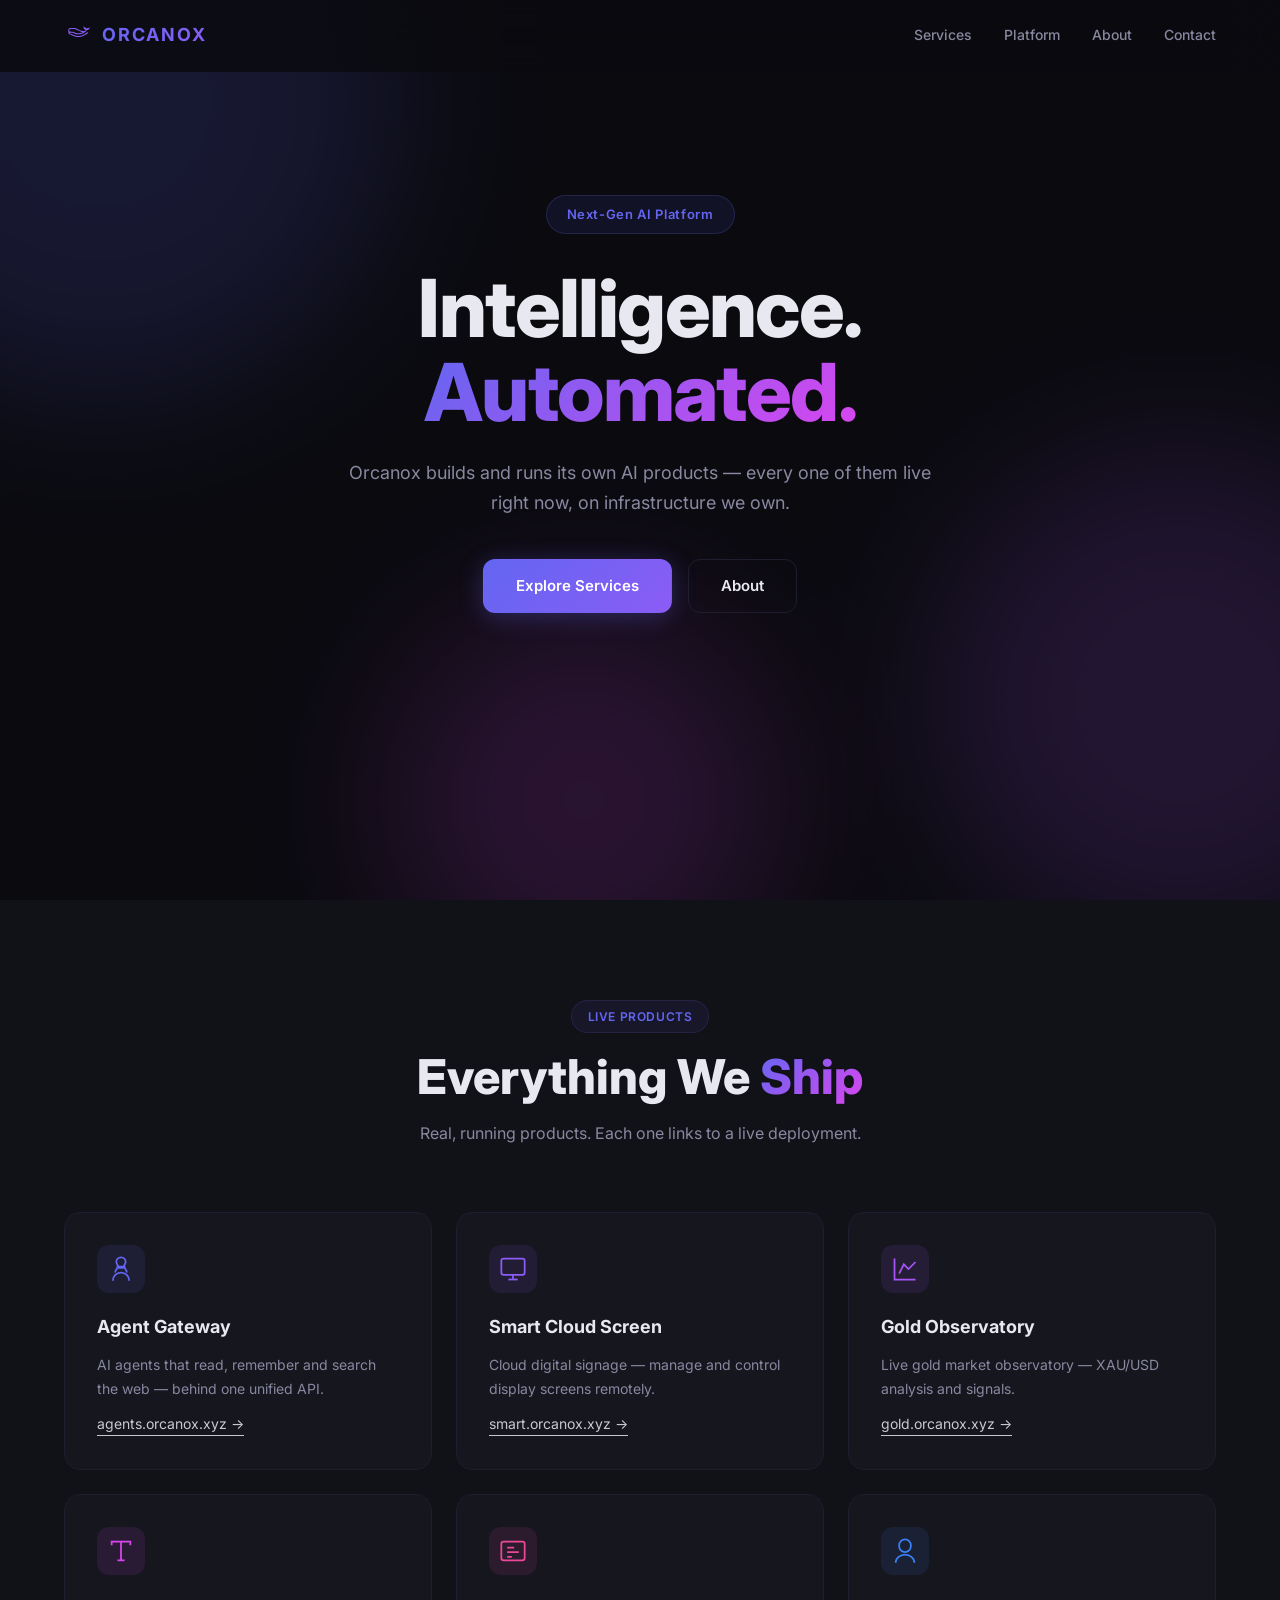
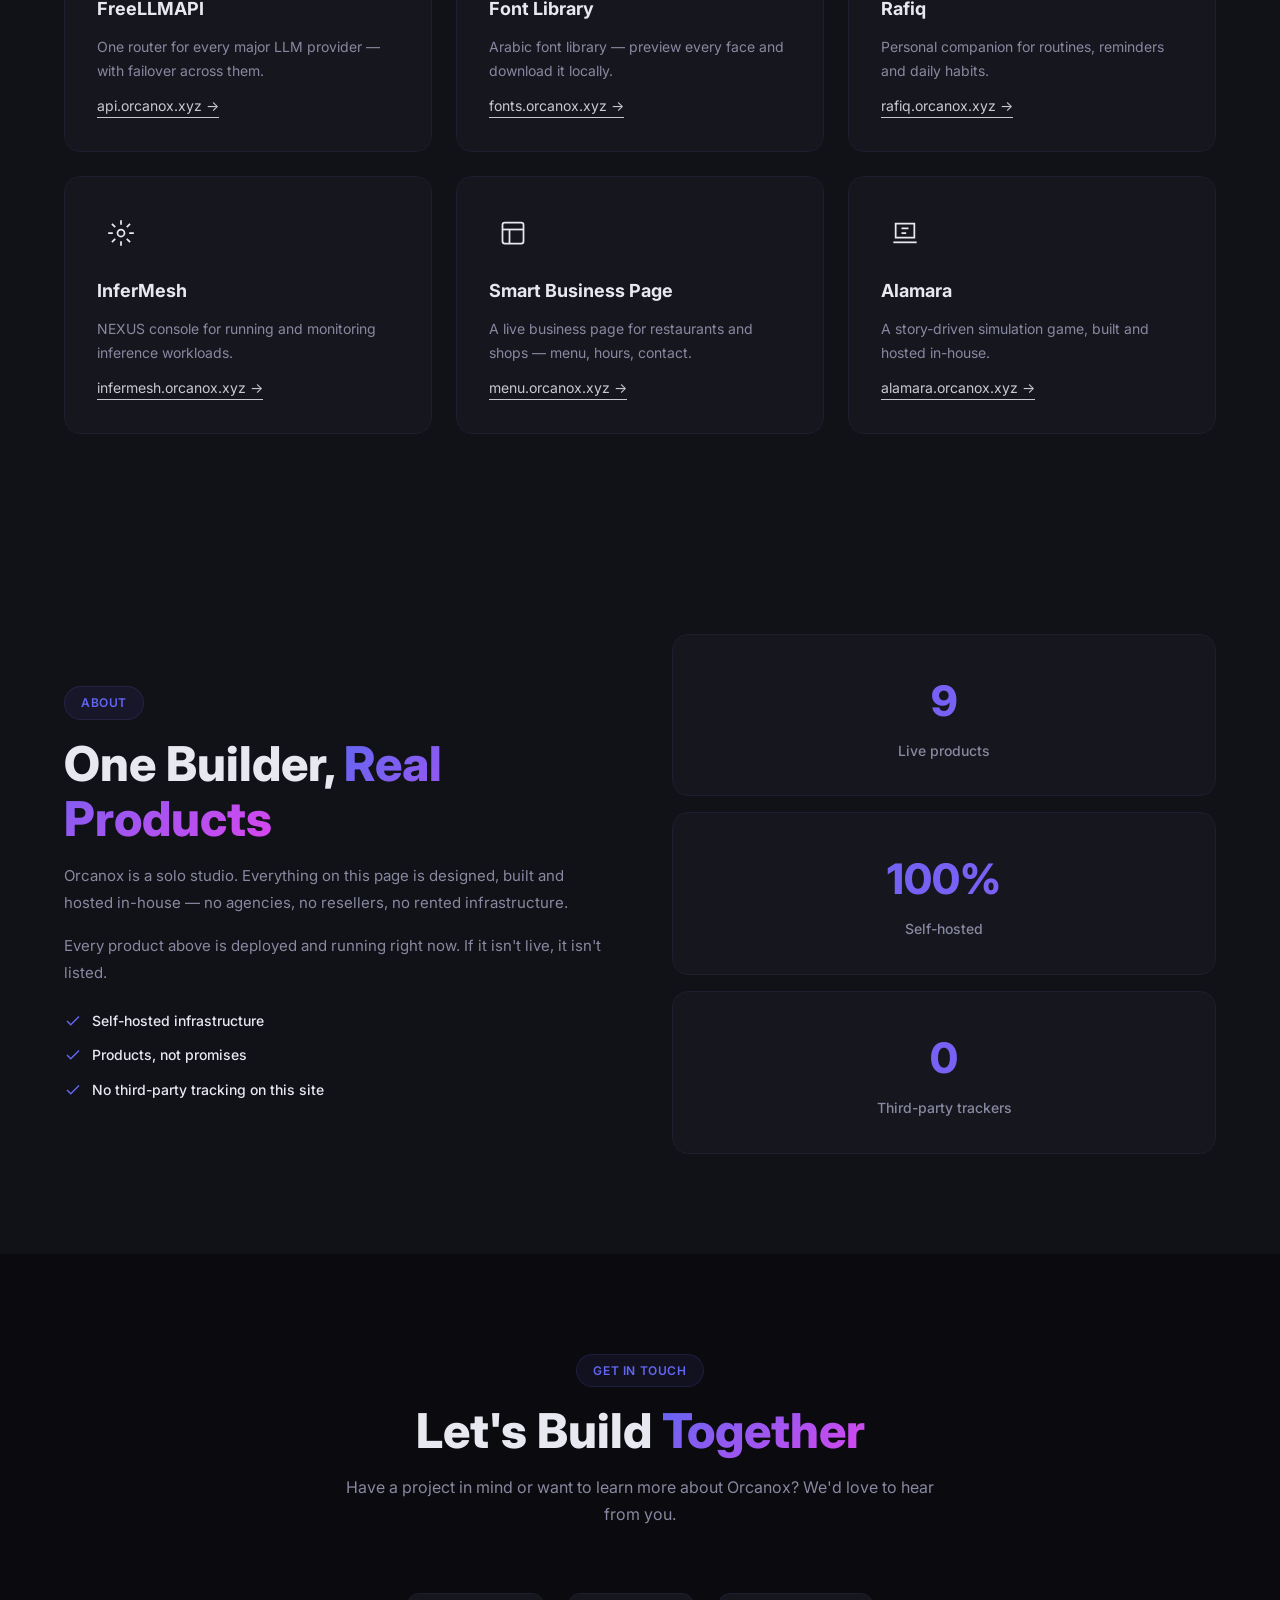
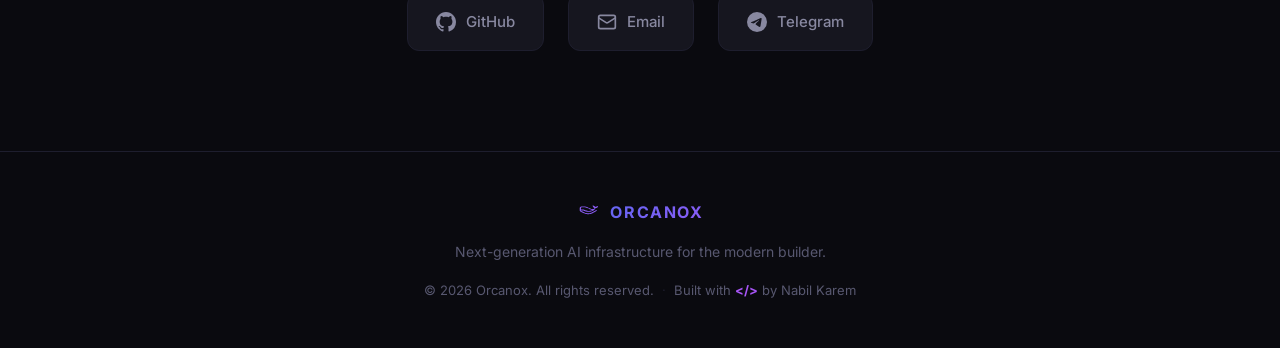
==== commit ff431c40: "fix(site): شيل ٥ منتجات وهمية + ٦ أرقام بلا مصدر · ٩ منتجات حقيقية مربوطة ومفحوصة 200" ====
--- a/html/index.html
+++ b/html/index.html
@@ -52,25 +52,11 @@
         <span class="gradient-text">Automated.</span>
       </h1>
       <p class="hero-subtitle">
-        Orcanox delivers cutting-edge AI agents, OCR automation, trading intelligence, and enterprise infrastructure — all managed through a unified platform.
+        Orcanox builds and runs its own AI products — every one of them live right now, on infrastructure we own.
       </p>
       <div class="hero-actions">
         <a href="#services" class="btn btn-primary">Explore Services</a>
-        <a href="#platform" class="btn btn-outline">View Platform</a>
-      </div>
-      <div class="hero-stats">
-        <div class="stat">
-          <span class="stat-number" data-target="6">0</span>
-          <span class="stat-label">Active Services</span>
-        </div>
-        <div class="stat">
-          <span class="stat-number" data-target="99">0</span>
-          <span class="stat-label">Uptime %</span>
-        </div>
-        <div class="stat">
-          <span class="stat-number" data-target="24">0</span>
-          <span class="stat-label">7 Support</span>
-        </div>
+        <a href="#about" class="btn btn-outline">About</a>
       </div>
     </div>
   </section>
@@ -79,95 +65,82 @@
   <section class="services" id="services">
     <div class="container">
       <div class="section-header">
-        <span class="section-tag">What We Do</span>
-        <h2 class="section-title">Full-Stack AI <span class="gradient-text">Infrastructure</span></h2>
-        <p class="section-desc">From intelligent agents to computer vision — everything you need to automate and scale.</p>
+        <span class="section-tag">Live Products</span>
+        <h2 class="section-title">Everything We <span class="gradient-text">Ship</span></h2>
+        <p class="section-desc">Real, running products. Each one links to a live deployment.</p>
       </div>
       <div class="services-grid">
         <div class="service-card" data-delay="0">
           <div class="service-icon agent-icon">
             <svg viewBox="0 0 24 24" fill="none" stroke="currentColor" stroke-width="1.5"><path d="M12 2a4 4 0 014 4c0 2-2 3-2 5h-4c0-2-2-3-2-5a4 4 0 014-4z"/><path d="M7 15c0-2 2-3 2-5h6c0 2 2 3 2 5"/><path d="M5 22a7 7 0 0114 0"/></svg>
           </div>
-          <h3>AI Agents</h3>
-          <p>Multi-agent systems for complex task automation, powered by advanced LLMs with shared memory and orchestration.</p>
+          <h3>Agent Gateway</h3>
+          <p>AI agents that read, remember and search the web — behind one unified API.</p>
+          <a href="https://agents.orcanox.xyz" target="_blank" rel="noopener" style="display:inline-block;margin-top:12px;font-size:14px;color:inherit;opacity:.85;text-decoration:none;border-bottom:1px solid currentColor">agents.orcanox.xyz →</a>
         </div>
         <div class="service-card" data-delay="100">
-          <div class="service-icon ocr-icon">
+          <div class="service-icon infra-icon">
             <svg viewBox="0 0 24 24" fill="none" stroke="currentColor" stroke-width="1.5"><rect x="2" y="3" width="20" height="14" rx="2"/><path d="M8 21h8"/><path d="M12 17v4"/></svg>
           </div>
-          <h3>OCR & Vision</h3>
-          <p>High-accuracy document processing and image recognition API — extract text from any image in milliseconds.</p>
+          <h3>Smart Cloud Screen</h3>
+          <p>Cloud digital signage — manage and control display screens remotely.</p>
+          <a href="https://smart.orcanox.xyz" target="_blank" rel="noopener" style="display:inline-block;margin-top:12px;font-size:14px;color:inherit;opacity:.85;text-decoration:none;border-bottom:1px solid currentColor">smart.orcanox.xyz →</a>
         </div>
         <div class="service-card" data-delay="200">
           <div class="service-icon trade-icon">
             <svg viewBox="0 0 24 24" fill="none" stroke="currentColor" stroke-width="1.5"><path d="M3 3v18h18"/><path d="M7 16l4-8 4 4 6-6"/></svg>
           </div>
-          <h3>Trading Intelligence</h3>
-          <p>Automated trading bots with real-time market analysis, risk management, and multi-exchange support.</p>
+          <h3>Gold Observatory</h3>
+          <p>Live gold market observatory — XAU/USD analysis and signals.</p>
+          <a href="https://gold.orcanox.xyz" target="_blank" rel="noopener" style="display:inline-block;margin-top:12px;font-size:14px;color:inherit;opacity:.85;text-decoration:none;border-bottom:1px solid currentColor">gold.orcanox.xyz →</a>
         </div>
         <div class="service-card" data-delay="300">
           <div class="service-icon api-icon">
             <svg viewBox="0 0 24 24" fill="none" stroke="currentColor" stroke-width="1.5"><path d="M4 7V4h16v3"/><path d="M9 20h6"/><path d="M12 4v16"/></svg>
           </div>
-          <h3>Unified API</h3>
-          <p>Single gateway for all LLM providers — OpenAI, DeepSeek, Cohere, and more with automatic failover and cost optimization.</p>
+          <h3>FreeLLMAPI</h3>
+          <p>One router for every major LLM provider — with failover across them.</p>
+          <a href="https://api.orcanox.xyz" target="_blank" rel="noopener" style="display:inline-block;margin-top:12px;font-size:14px;color:inherit;opacity:.85;text-decoration:none;border-bottom:1px solid currentColor">api.orcanox.xyz →</a>
         </div>
         <div class="service-card" data-delay="400">
-          <div class="service-icon infra-icon">
-            <svg viewBox="0 0 24 24" fill="none" stroke="currentColor" stroke-width="1.5"><rect x="2" y="2" width="20" height="8" rx="2"/><rect x="2" y="14" width="20" height="8" rx="2"/><path d="M6 6h.01M6 18h.01"/></svg>
-          </div>
-          <h3>Cloud Infrastructure</h3>
-          <p>Docker Swarm orchestration with Traefik, automated SSL, and deployment pipelines via Dokploy.</p>
+          <div class="service-icon ocr-icon">
+            <svg viewBox="0 0 24 24" fill="none" stroke="currentColor" stroke-width="1.5"><rect x="2" y="4" width="20" height="16" rx="2"/><path d="M7 9h6M7 13h10M7 17h4"/></svg>
+          </div>
+          <h3>Font Library</h3>
+          <p>Arabic font library — preview every face and download it locally.</p>
+          <a href="https://fonts.orcanox.xyz" target="_blank" rel="noopener" style="display:inline-block;margin-top:12px;font-size:14px;color:inherit;opacity:.85;text-decoration:none;border-bottom:1px solid currentColor">fonts.orcanox.xyz →</a>
         </div>
         <div class="service-card" data-delay="500">
           <div class="service-icon osint-icon">
-            <svg viewBox="0 0 24 24" fill="none" stroke="currentColor" stroke-width="1.5"><circle cx="12" cy="12" r="3"/><path d="M12 1v2M12 21v2M4.22 4.22l1.42 1.42M18.36 18.36l1.42 1.42M1 12h2M21 12h2M4.22 19.78l1.42-1.42M18.36 5.64l1.42-1.42"/></svg>
-          </div>
-          <h3>OSINT Tools</h3>
-          <p>Comprehensive intelligence gathering toolkit — social media analysis, domain research, and data enrichment.</p>
-        </div>
-      </div>
-    </div>
-  </section>
-
-  <!-- Platform Section -->
-  <section class="platform" id="platform">
-    <div class="container">
-      <div class="section-header">
-        <span class="section-tag">Ecosystem</span>
-        <h2 class="section-title">The Orcanox <span class="gradient-text">Stack</span></h2>
-        <p class="section-desc">A fully integrated ecosystem of tools and services working in harmony.</p>
-      </div>
-      <div class="platform-grid">
-        <div class="platform-card">
-          <div class="platform-number">01</div>
-          <h4>Nox AI</h4>
-          <p>Your intelligent assistant with persistent memory, multi-agent orchestration, and contextual awareness across all your projects.</p>
-        </div>
-        <div class="platform-card">
-          <div class="platform-number">02</div>
-          <h4>Hermes WebUI</h4>
-          <p>Central command center for managing agents, monitoring tasks, and reviewing results — accessible from any browser.</p>
-        </div>
-        <div class="platform-card">
-          <div class="platform-number">03</div>
-          <h4>Paperclip Agent</h4>
-          <p>Automated maintenance and housekeeping — log rotation, backup scheduling, disk monitoring, and system health checks.</p>
-        </div>
-        <div class="platform-card">
-          <div class="platform-number">04</div>
-          <h4>FreeLLM Gateway</h4>
-          <p>Unified API router connecting you to every major LLM provider with intelligent load balancing and cost tracking.</p>
-        </div>
-        <div class="platform-card">
-          <div class="platform-number">05</div>
-          <h4>Chroma Memory</h4>
-          <p>Semantic vector database powering long-term memory and contextual recall across all agents and services.</p>
-        </div>
-        <div class="platform-card">
-          <div class="platform-number">06</div>
-          <h4>Bolt IDE</h4>
-          <p>Cloud-based development environment with AI pair programming, real-time collaboration, and one-click deployment.</p>
+            <svg viewBox="0 0 24 24" fill="none" stroke="currentColor" stroke-width="1.5"><path d="M12 2a5 5 0 015 5v1a5 5 0 01-10 0V7a5 5 0 015-5z"/><path d="M4 22c0-4 4-7 8-7s8 3 8 7"/></svg>
+          </div>
+          <h3>Rafiq</h3>
+          <p>Personal companion for routines, reminders and daily habits.</p>
+          <a href="https://rafiq.orcanox.xyz" target="_blank" rel="noopener" style="display:inline-block;margin-top:12px;font-size:14px;color:inherit;opacity:.85;text-decoration:none;border-bottom:1px solid currentColor">rafiq.orcanox.xyz →</a>
+        </div>
+        <div class="service-card" data-delay="600">
+          <div class="service-icon agent-icon">
+            <svg viewBox="0 0 24 24" fill="none" stroke="currentColor" stroke-width="1.5"><circle cx="12" cy="12" r="3"/><path d="M12 1v4M12 19v4M4.22 4.22l2.83 2.83M16.95 16.95l2.83 2.83M1 12h4M19 12h4M4.22 19.78l2.83-2.83M16.95 7.05l2.83-2.83"/></svg>
+          </div>
+          <h3>InferMesh</h3>
+          <p>NEXUS console for running and monitoring inference workloads.</p>
+          <a href="https://infermesh.orcanox.xyz" target="_blank" rel="noopener" style="display:inline-block;margin-top:12px;font-size:14px;color:inherit;opacity:.85;text-decoration:none;border-bottom:1px solid currentColor">infermesh.orcanox.xyz →</a>
+        </div>
+        <div class="service-card" data-delay="700">
+          <div class="service-icon api-icon">
+            <svg viewBox="0 0 24 24" fill="none" stroke="currentColor" stroke-width="1.5"><rect x="3" y="3" width="18" height="18" rx="2"/><path d="M3 9h18"/><path d="M9 21V9"/></svg>
+          </div>
+          <h3>Smart Business Page</h3>
+          <p>A live business page for restaurants and shops — menu, hours, contact.</p>
+          <a href="https://menu.orcanox.xyz" target="_blank" rel="noopener" style="display:inline-block;margin-top:12px;font-size:14px;color:inherit;opacity:.85;text-decoration:none;border-bottom:1px solid currentColor">menu.orcanox.xyz →</a>
+        </div>
+        <div class="service-card" data-delay="800">
+          <div class="service-icon trade-icon">
+            <svg viewBox="0 0 24 24" fill="none" stroke="currentColor" stroke-width="1.5"><path d="M4 4h16v12H4z"/><path d="M2 20h20"/><path d="M9 8h6M9 12h4"/></svg>
+          </div>
+          <h3>Alamara</h3>
+          <p>A story-driven simulation game, built and hosted in-house.</p>
+          <a href="https://alamara.orcanox.xyz" target="_blank" rel="noopener" style="display:inline-block;margin-top:12px;font-size:14px;color:inherit;opacity:.85;text-decoration:none;border-bottom:1px solid currentColor">alamara.orcanox.xyz →</a>
         </div>
       </div>
     </div>
@@ -179,36 +152,36 @@
       <div class="about-content">
         <div class="about-text">
           <span class="section-tag">About</span>
-          <h2 class="section-title">Built by Engineers, <span class="gradient-text">for Builders</span></h2>
-          <p>Orcanox started as a vision — a unified intelligence layer that connects AI agents, automation tools, and infrastructure into a seamless ecosystem.</p>
-          <p>Today, it powers production systems handling thousands of requests daily, from document processing to automated trading, all running on optimized cloud infrastructure.</p>
+          <h2 class="section-title">One Builder, <span class="gradient-text">Real Products</span></h2>
+          <p>Orcanox is a solo studio. Everything on this page is designed, built and hosted in-house — no agencies, no resellers, no rented infrastructure.</p>
+          <p>Every product above is deployed and running right now. If it isn't live, it isn't listed.</p>
           <div class="about-features">
             <div class="about-feature">
               <svg viewBox="0 0 24 24" fill="none" stroke="currentColor" stroke-width="2"><path d="M20 6L9 17l-5-5"/></svg>
-              <span>100% Private Infrastructure</span>
+              <span>Self-hosted infrastructure</span>
             </div>
             <div class="about-feature">
               <svg viewBox="0 0 24 24" fill="none" stroke="currentColor" stroke-width="2"><path d="M20 6L9 17l-5-5"/></svg>
-              <span>Open Source Core</span>
+              <span>Products, not promises</span>
             </div>
             <div class="about-feature">
               <svg viewBox="0 0 24 24" fill="none" stroke="currentColor" stroke-width="2"><path d="M20 6L9 17l-5-5"/></svg>
-              <span>Continuous Evolution</span>
+              <span>No third-party tracking on this site</span>
             </div>
           </div>
         </div>
         <div class="about-stats">
           <div class="about-stat-card">
-            <span class="about-stat-number">1M+</span>
-            <span class="about-stat-label">API Calls Processed</span>
-          </div>
-          <div class="about-stat-card">
-            <span class="about-stat-number">24/7</span>
-            <span class="about-stat-label">System Uptime</span>
+            <span class="about-stat-number">9</span>
+            <span class="about-stat-label">Live products</span>
           </div>
           <div class="about-stat-card">
             <span class="about-stat-number">100%</span>
-            <span class="about-stat-label">Data Control</span>
+            <span class="about-stat-label">Self-hosted</span>
+          </div>
+          <div class="about-stat-card">
+            <span class="about-stat-number">0</span>
+            <span class="about-stat-label">Third-party trackers</span>
           </div>
         </div>
       </div>
